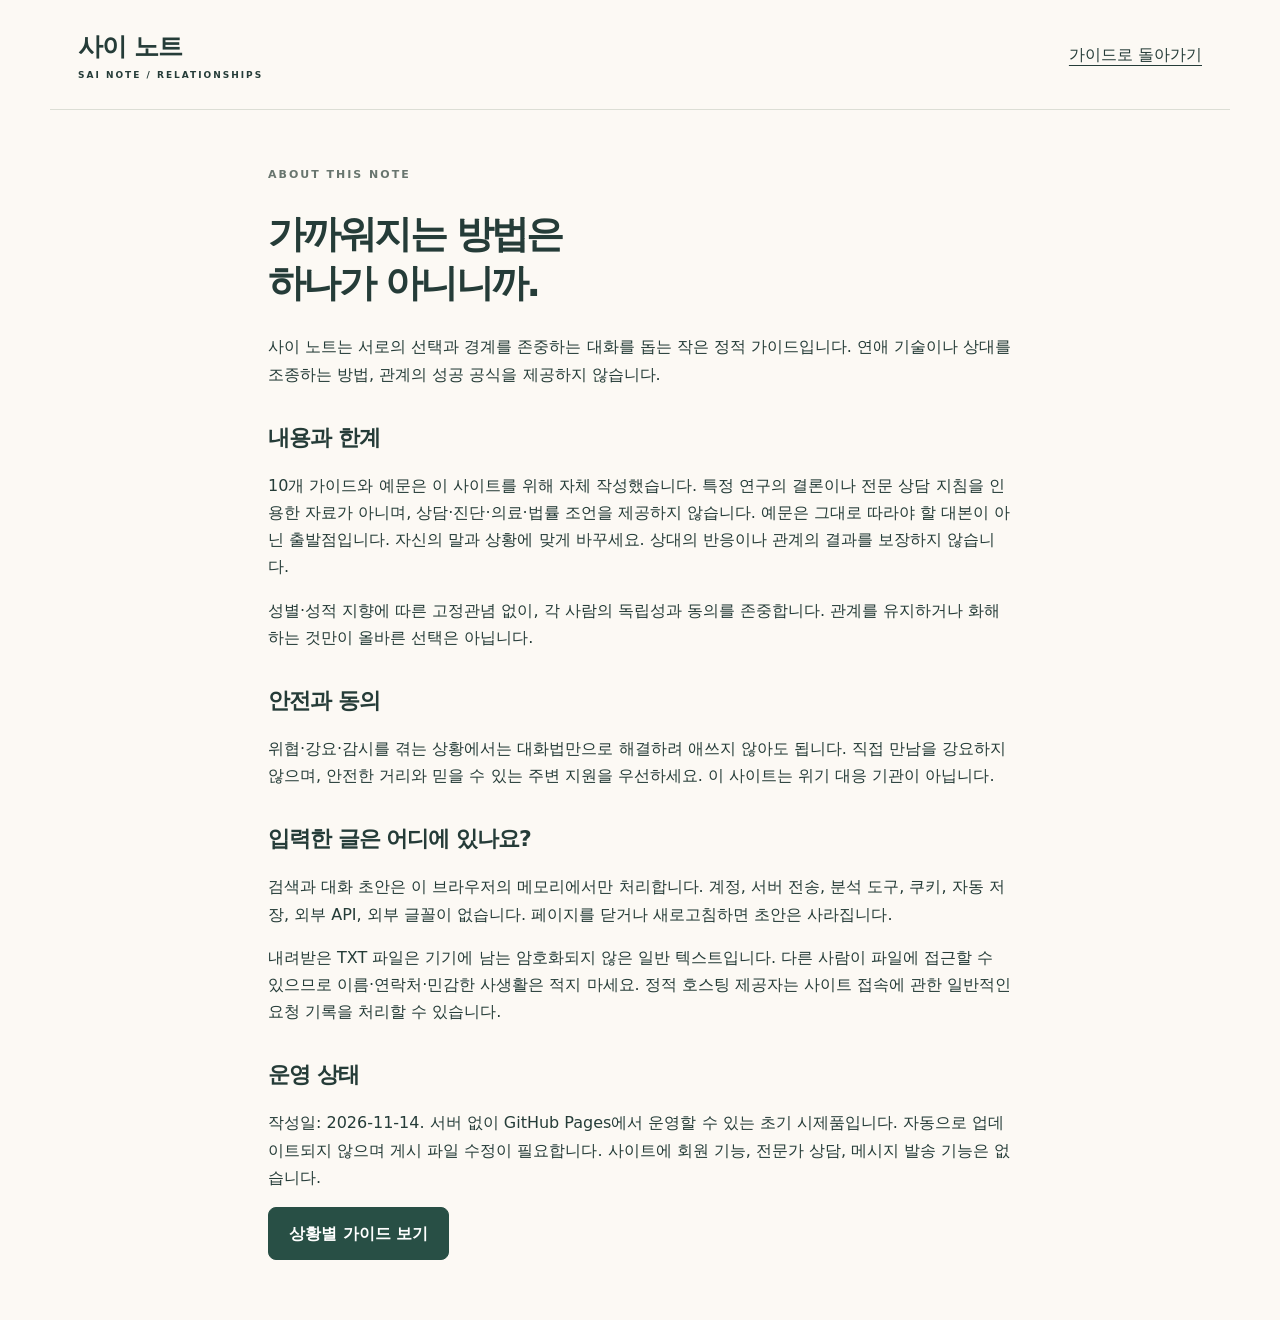
==== about.html @ 55cfc944 "Publish respectful relationship guide prototype" ====
<!doctype html><html lang="ko"><head><meta name="robots" content="noindex,nofollow"><meta charset="utf-8"><meta name="viewport" content="width=device-width,initial-scale=1"><title>콘텐츠·개인정보 안내 · 사이 노트</title><link rel="stylesheet" href="./style.css"></head><body><header><a class="brand" href="./index.html">사이 노트<span>SAI NOTE / RELATIONSHIPS</span></a><a href="./index.html">가이드로 돌아가기</a></header><main class="about"><p class="eyebrow">ABOUT THIS NOTE</p><h1>가까워지는 방법은<br>하나가 아니니까.</h1><p>사이 노트는 서로의 선택과 경계를 존중하는 대화를 돕는 작은 정적 가이드입니다. 연애 기술이나 상대를 조종하는 방법, 관계의 성공 공식을 제공하지 않습니다.</p><h2>내용과 한계</h2><p>10개 가이드와 예문은 이 사이트를 위해 자체 작성했습니다. 특정 연구의 결론이나 전문 상담 지침을 인용한 자료가 아니며, 상담·진단·의료·법률 조언을 제공하지 않습니다. 예문은 그대로 따라야 할 대본이 아닌 출발점입니다. 자신의 말과 상황에 맞게 바꾸세요. 상대의 반응이나 관계의 결과를 보장하지 않습니다.</p><p>성별·성적 지향에 따른 고정관념 없이, 각 사람의 독립성과 동의를 존중합니다. 관계를 유지하거나 화해하는 것만이 올바른 선택은 아닙니다.</p><h2>안전과 동의</h2><p>위협·강요·감시를 겪는 상황에서는 대화법만으로 해결하려 애쓰지 않아도 됩니다. 직접 만남을 강요하지 않으며, 안전한 거리와 믿을 수 있는 주변 지원을 우선하세요. 이 사이트는 위기 대응 기관이 아닙니다.</p><h2>입력한 글은 어디에 있나요?</h2><p>검색과 대화 초안은 이 브라우저의 메모리에서만 처리합니다. 계정, 서버 전송, 분석 도구, 쿠키, 자동 저장, 외부 API, 외부 글꼴이 없습니다. 페이지를 닫거나 새로고침하면 초안은 사라집니다.</p><p>내려받은 TXT 파일은 기기에 남는 암호화되지 않은 일반 텍스트입니다. 다른 사람이 파일에 접근할 수 있으므로 이름·연락처·민감한 사생활은 적지 마세요. 정적 호스팅 제공자는 사이트 접속에 관한 일반적인 요청 기록을 처리할 수 있습니다.</p><h2>운영 상태</h2><p>작성일: 2026-11-14. 서버 없이 GitHub Pages에서 운영할 수 있는 초기 시제품입니다. 자동으로 업데이트되지 않으며 게시 파일 수정이 필요합니다. 사이트에 회원 기능, 전문가 상담, 메시지 발송 기능은 없습니다.</p><a class="cta" href="./index.html">상황별 가이드 보기</a></main></body></html>
---- style.css ----
:root{font-family:system-ui,-apple-system,'Apple SD Gothic Neo',sans-serif;color:#253c38;background:#fcf9f4;line-height:1.7;font-size:16px}*{box-sizing:border-box}html{scroll-behavior:smooth}body{margin:0}a{color:inherit;text-underline-offset:5px}button,input,textarea{font:inherit}button,a,input,textarea,summary{-webkit-tap-highlight-color:transparent}button,summary{cursor:pointer}:focus-visible{outline:3px solid #ac4a35;outline-offset:4px}header,main,footer{max-width:1180px;margin:auto;padding:0 28px}header{display:flex;align-items:center;justify-content:space-between;gap:24px;min-height:110px;border-bottom:1px solid #dcded5}.brand{text-decoration:none;font-size:25px;font-weight:800;letter-spacing:-1px}.brand span{display:block;font-size:9px;letter-spacing:2px;font-weight:600}nav{display:flex;gap:25px;font-size:14px}nav a{text-decoration:none}.hero{padding:78px 0;display:grid;grid-template-columns:1.5fr 1fr;gap:65px;align-items:center}.eyebrow{font-size:11px;font-weight:700;letter-spacing:2px;color:#68756e}h1{font-size:clamp(35px,4.5vw,58px);line-height:1.3;letter-spacing:-2.6px;margin:25px 0}h1 em{font-style:normal;color:#a14735}.lead{font-size:18px;color:#65736b}.cta{display:inline-block;background:#284f45;color:#fff;border:1px solid #284f45;border-radius:8px;padding:12px 20px;text-decoration:none;font-weight:650}.hero .cta{margin-top:22px}.hero-note{background:#eee7d9;border-radius:100px 100px 14px 14px;padding:55px 35px 40px;text-align:center;transform:rotate(2deg)}.hero-note>span{font-size:12px}.hero-note>p{font-size:27px;line-height:1.7;letter-spacing:-1px}.hero-note small{color:#68756e}.principles{border-top:1px solid #dadbd2;border-bottom:1px solid #dadbd2;display:flex;justify-content:space-around;gap:10px;padding:22px 0;font-size:13px;color:#647269}section{scroll-margin-top:25px}#guides{padding:65px 0}.section-heading{display:flex;align-items:end;justify-content:space-between;gap:20px}.section-heading>span{font-size:12px;color:#65736b}h2{font-size:28px;line-height:1.4;letter-spacing:-1px}h3{font-size:20px;line-height:1.5;margin:16px 0 9px;letter-spacing:-.5px}.search-label{display:block;font-size:12px;margin:24px 0 7px}.search-row{display:flex;gap:12px}input,textarea{background:#fffdf9;border:1px solid #bdc8be;border-radius:8px;padding:12px;max-width:100%;width:100%;color:#253c38}button{border:1px solid #bdc8be;background:transparent;border-radius:8px;padding:9px 16px;color:#253c38;white-space:nowrap}.filters{display:flex;flex-wrap:wrap;gap:8px;margin:20px 0}.filters button{font-size:13px;border-radius:30px;padding:6px 17px}.filters button[aria-pressed=true]{background:#284f45;color:#fff;border-color:#284f45}#count{font-size:12px;color:#65736b}.cards{display:grid;grid-template-columns:repeat(2,minmax(0,1fr));gap:18px;align-items:start}.card{border:1px solid #daddd2;border-radius:14px;padding:27px;background:#fffdfa;overflow-wrap:anywhere}.card>p{font-size:14px;color:#65736b}.tag{font-size:11px;border-radius:4px;background:#eee8db;padding:4px 9px}details{font-size:14px;border-top:1px solid #e3e5db;padding-top:16px;margin-top:22px}summary{font-weight:650;min-height:30px}ol{padding-left:23px}li{margin-bottom:10px}blockquote{margin:12px 0;padding:15px;background:#f0f3ec;border-left:3px solid #718471;border-radius:0 6px 6px 0}h4{margin-bottom:6px}.question{color:#a14735;font-weight:600}.empty{grid-column:1/-1;padding:35px;border:1px dashed #bdc8be}.draft{background:#eef1e9;border-radius:18px;padding:40px;display:grid;grid-template-columns:1fr 1.3fr;gap:45px;margin:20px 0 55px}.draft p{font-size:14px}.draft .muted{font-size:12px;color:#65736b}form label{display:block;font-size:13px;font-weight:650;margin-bottom:16px}textarea{display:block;min-height:88px;resize:vertical;margin-top:7px;font-weight:400}.actions{display:flex;flex-wrap:wrap;gap:10px}#draft-status{font-size:12px}.notice{border-left:3px solid #a14735;padding:0 24px;margin-bottom:60px}.notice h2{font-size:19px}.notice p{font-size:13px;max-width:850px;color:#65736b}footer{border-top:1px solid #dcded5;padding-top:28px;padding-bottom:35px;display:flex;align-items:center;gap:20px;flex-wrap:wrap}footer p,footer>a:not(.brand){font-size:12px}footer small{width:100%;font-size:10px;color:#65736b}.skip{position:absolute;left:10px;top:-100px;background:white;padding:10px;z-index:10}.skip:focus{top:10px}.about{max-width:800px;padding-top:45px;padding-bottom:60px}.about h1{font-size:38px}.about h2{font-size:22px;margin-top:35px}.about p{overflow-wrap:anywhere}@media(max-width:750px){header{flex-direction:column;align-items:flex-start;padding-top:20px;padding-bottom:20px;gap:16px}nav{gap:17px;font-size:12px}.hero{grid-template-columns:1fr;gap:30px;padding:40px 0}.hero-note{transform:none;border-radius:18px;padding:25px}.hero-note>p{font-size:23px}.hero-note small{display:block}.principles{flex-wrap:wrap;justify-content:flex-start;font-size:11px}.section-heading{display:block}.cards{grid-template-columns:1fr}.draft{grid-template-columns:1fr;padding:23px;gap:20px}header,main,footer{padding-left:20px;padding-right:20px}h2{font-size:24px}.card{padding:21px}}@media(prefers-reduced-motion:reduce){html{scroll-behavior:auto}}
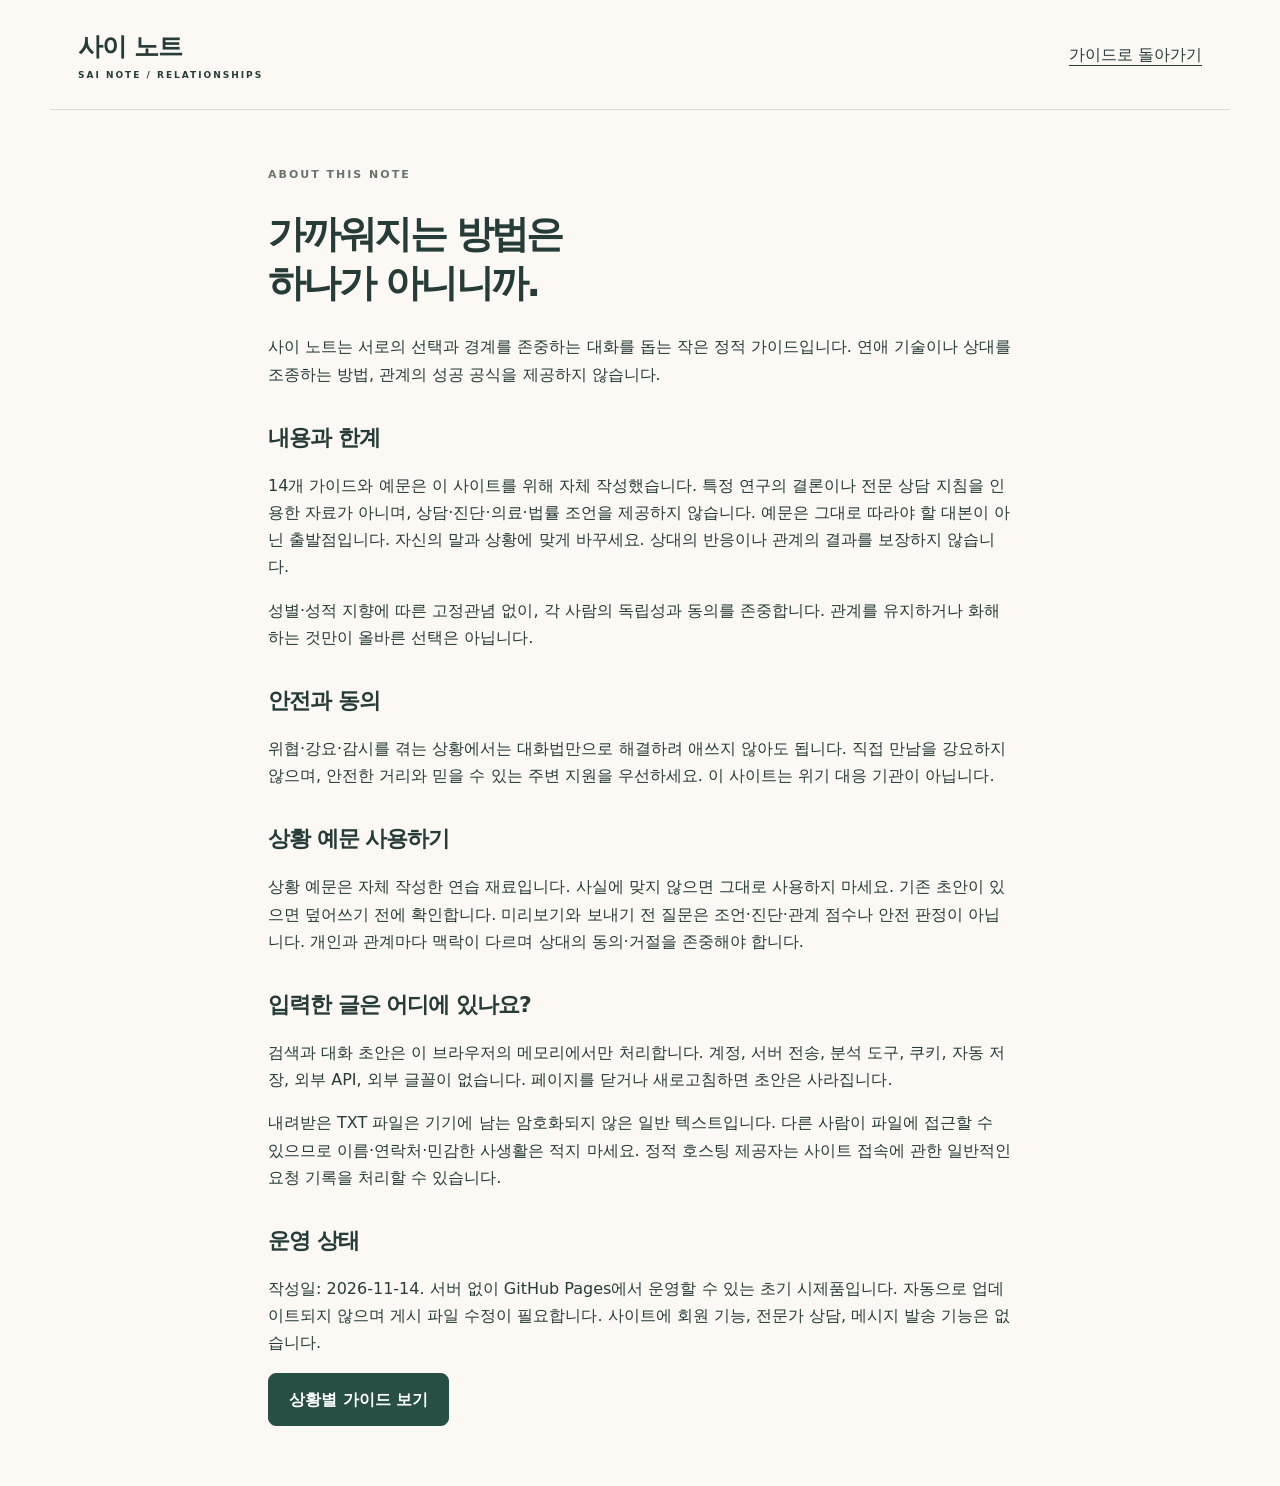
==== commit a6d8ec44: "Add respectful planning guides and private draft examples with preview" ====
--- a/about.html
+++ b/about.html
@@ -1 +1 @@
-<!doctype html><html lang="ko"><head><meta name="robots" content="noindex,nofollow"><meta charset="utf-8"><meta name="viewport" content="width=device-width,initial-scale=1"><title>콘텐츠·개인정보 안내 · 사이 노트</title><link rel="stylesheet" href="./style.css"></head><body><header><a class="brand" href="./index.html">사이 노트<span>SAI NOTE / RELATIONSHIPS</span></a><a href="./index.html">가이드로 돌아가기</a></header><main class="about"><p class="eyebrow">ABOUT THIS NOTE</p><h1>가까워지는 방법은<br>하나가 아니니까.</h1><p>사이 노트는 서로의 선택과 경계를 존중하는 대화를 돕는 작은 정적 가이드입니다. 연애 기술이나 상대를 조종하는 방법, 관계의 성공 공식을 제공하지 않습니다.</p><h2>내용과 한계</h2><p>10개 가이드와 예문은 이 사이트를 위해 자체 작성했습니다. 특정 연구의 결론이나 전문 상담 지침을 인용한 자료가 아니며, 상담·진단·의료·법률 조언을 제공하지 않습니다. 예문은 그대로 따라야 할 대본이 아닌 출발점입니다. 자신의 말과 상황에 맞게 바꾸세요. 상대의 반응이나 관계의 결과를 보장하지 않습니다.</p><p>성별·성적 지향에 따른 고정관념 없이, 각 사람의 독립성과 동의를 존중합니다. 관계를 유지하거나 화해하는 것만이 올바른 선택은 아닙니다.</p><h2>안전과 동의</h2><p>위협·강요·감시를 겪는 상황에서는 대화법만으로 해결하려 애쓰지 않아도 됩니다. 직접 만남을 강요하지 않으며, 안전한 거리와 믿을 수 있는 주변 지원을 우선하세요. 이 사이트는 위기 대응 기관이 아닙니다.</p><h2>입력한 글은 어디에 있나요?</h2><p>검색과 대화 초안은 이 브라우저의 메모리에서만 처리합니다. 계정, 서버 전송, 분석 도구, 쿠키, 자동 저장, 외부 API, 외부 글꼴이 없습니다. 페이지를 닫거나 새로고침하면 초안은 사라집니다.</p><p>내려받은 TXT 파일은 기기에 남는 암호화되지 않은 일반 텍스트입니다. 다른 사람이 파일에 접근할 수 있으므로 이름·연락처·민감한 사생활은 적지 마세요. 정적 호스팅 제공자는 사이트 접속에 관한 일반적인 요청 기록을 처리할 수 있습니다.</p><h2>운영 상태</h2><p>작성일: 2026-11-14. 서버 없이 GitHub Pages에서 운영할 수 있는 초기 시제품입니다. 자동으로 업데이트되지 않으며 게시 파일 수정이 필요합니다. 사이트에 회원 기능, 전문가 상담, 메시지 발송 기능은 없습니다.</p><a class="cta" href="./index.html">상황별 가이드 보기</a></main></body></html>
+<!doctype html><html lang="ko"><head><meta name="robots" content="noindex,nofollow"><meta charset="utf-8"><meta name="viewport" content="width=device-width,initial-scale=1"><title>콘텐츠·개인정보 안내 · 사이 노트</title><link rel="stylesheet" href="./style-v2.css"></head><body><header><a class="brand" href="./index.html">사이 노트<span>SAI NOTE / RELATIONSHIPS</span></a><a href="./index.html">가이드로 돌아가기</a></header><main class="about"><p class="eyebrow">ABOUT THIS NOTE</p><h1>가까워지는 방법은<br>하나가 아니니까.</h1><p>사이 노트는 서로의 선택과 경계를 존중하는 대화를 돕는 작은 정적 가이드입니다. 연애 기술이나 상대를 조종하는 방법, 관계의 성공 공식을 제공하지 않습니다.</p><h2>내용과 한계</h2><p>14개 가이드와 예문은 이 사이트를 위해 자체 작성했습니다. 특정 연구의 결론이나 전문 상담 지침을 인용한 자료가 아니며, 상담·진단·의료·법률 조언을 제공하지 않습니다. 예문은 그대로 따라야 할 대본이 아닌 출발점입니다. 자신의 말과 상황에 맞게 바꾸세요. 상대의 반응이나 관계의 결과를 보장하지 않습니다.</p><p>성별·성적 지향에 따른 고정관념 없이, 각 사람의 독립성과 동의를 존중합니다. 관계를 유지하거나 화해하는 것만이 올바른 선택은 아닙니다.</p><h2>안전과 동의</h2><p>위협·강요·감시를 겪는 상황에서는 대화법만으로 해결하려 애쓰지 않아도 됩니다. 직접 만남을 강요하지 않으며, 안전한 거리와 믿을 수 있는 주변 지원을 우선하세요. 이 사이트는 위기 대응 기관이 아닙니다.</p><h2>상황 예문 사용하기</h2><p>상황 예문은 자체 작성한 연습 재료입니다. 사실에 맞지 않으면 그대로 사용하지 마세요. 기존 초안이 있으면 덮어쓰기 전에 확인합니다. 미리보기와 보내기 전 질문은 조언·진단·관계 점수나 안전 판정이 아닙니다. 개인과 관계마다 맥락이 다르며 상대의 동의·거절을 존중해야 합니다.</p><h2>입력한 글은 어디에 있나요?</h2><p>검색과 대화 초안은 이 브라우저의 메모리에서만 처리합니다. 계정, 서버 전송, 분석 도구, 쿠키, 자동 저장, 외부 API, 외부 글꼴이 없습니다. 페이지를 닫거나 새로고침하면 초안은 사라집니다.</p><p>내려받은 TXT 파일은 기기에 남는 암호화되지 않은 일반 텍스트입니다. 다른 사람이 파일에 접근할 수 있으므로 이름·연락처·민감한 사생활은 적지 마세요. 정적 호스팅 제공자는 사이트 접속에 관한 일반적인 요청 기록을 처리할 수 있습니다.</p><h2>운영 상태</h2><p>작성일: 2026-11-14. 서버 없이 GitHub Pages에서 운영할 수 있는 초기 시제품입니다. 자동으로 업데이트되지 않으며 게시 파일 수정이 필요합니다. 사이트에 회원 기능, 전문가 상담, 메시지 발송 기능은 없습니다.</p><a class="cta" href="./index.html">상황별 가이드 보기</a></main></body></html>
--- a/style-v2.css
+++ b/style-v2.css
@@ -0,0 +1,3 @@
+:root{font-family:system-ui,-apple-system,'Apple SD Gothic Neo',sans-serif;color:#253c38;background:#fcf9f4;line-height:1.7;font-size:16px}*{box-sizing:border-box}html{scroll-behavior:smooth}body{margin:0}a{color:inherit;text-underline-offset:5px}button,input,textarea{font:inherit}button,a,input,textarea,summary{-webkit-tap-highlight-color:transparent}button,summary{cursor:pointer}:focus-visible{outline:3px solid #ac4a35;outline-offset:4px}header,main,footer{max-width:1180px;margin:auto;padding:0 28px}header{display:flex;align-items:center;justify-content:space-between;gap:24px;min-height:110px;border-bottom:1px solid #dcded5}.brand{text-decoration:none;font-size:25px;font-weight:800;letter-spacing:-1px}.brand span{display:block;font-size:9px;letter-spacing:2px;font-weight:600}nav{display:flex;gap:25px;font-size:14px}nav a{text-decoration:none}.hero{padding:78px 0;display:grid;grid-template-columns:1.5fr 1fr;gap:65px;align-items:center}.eyebrow{font-size:11px;font-weight:700;letter-spacing:2px;color:#68756e}h1{font-size:clamp(35px,4.5vw,58px);line-height:1.3;letter-spacing:-2.6px;margin:25px 0}h1 em{font-style:normal;color:#a14735}.lead{font-size:18px;color:#65736b}.cta{display:inline-block;background:#284f45;color:#fff;border:1px solid #284f45;border-radius:8px;padding:12px 20px;text-decoration:none;font-weight:650}.hero .cta{margin-top:22px}.hero-note{background:#eee7d9;border-radius:100px 100px 14px 14px;padding:55px 35px 40px;text-align:center;transform:rotate(2deg)}.hero-note>span{font-size:12px}.hero-note>p{font-size:27px;line-height:1.7;letter-spacing:-1px}.hero-note small{color:#68756e}.principles{border-top:1px solid #dadbd2;border-bottom:1px solid #dadbd2;display:flex;justify-content:space-around;gap:10px;padding:22px 0;font-size:13px;color:#647269}section{scroll-margin-top:25px}#guides{padding:65px 0}.section-heading{display:flex;align-items:end;justify-content:space-between;gap:20px}.section-heading>span{font-size:12px;color:#65736b}h2{font-size:28px;line-height:1.4;letter-spacing:-1px}h3{font-size:20px;line-height:1.5;margin:16px 0 9px;letter-spacing:-.5px}.search-label{display:block;font-size:12px;margin:24px 0 7px}.search-row{display:flex;gap:12px}input,textarea{background:#fffdf9;border:1px solid #bdc8be;border-radius:8px;padding:12px;max-width:100%;width:100%;color:#253c38}button{border:1px solid #bdc8be;background:transparent;border-radius:8px;padding:9px 16px;color:#253c38;white-space:nowrap}.filters{display:flex;flex-wrap:wrap;gap:8px;margin:20px 0}.filters button{font-size:13px;border-radius:30px;padding:6px 17px}.filters button[aria-pressed=true]{background:#284f45;color:#fff;border-color:#284f45}#count{font-size:12px;color:#65736b}.cards{display:grid;grid-template-columns:repeat(2,minmax(0,1fr));gap:18px;align-items:start}.card{border:1px solid #daddd2;border-radius:14px;padding:27px;background:#fffdfa;overflow-wrap:anywhere}.card>p{font-size:14px;color:#65736b}.tag{font-size:11px;border-radius:4px;background:#eee8db;padding:4px 9px}details{font-size:14px;border-top:1px solid #e3e5db;padding-top:16px;margin-top:22px}summary{font-weight:650;min-height:30px}ol{padding-left:23px}li{margin-bottom:10px}blockquote{margin:12px 0;padding:15px;background:#f0f3ec;border-left:3px solid #718471;border-radius:0 6px 6px 0}h4{margin-bottom:6px}.question{color:#a14735;font-weight:600}.empty{grid-column:1/-1;padding:35px;border:1px dashed #bdc8be}.draft{background:#eef1e9;border-radius:18px;padding:40px;display:grid;grid-template-columns:1fr 1.3fr;gap:45px;margin:20px 0 55px}.draft p{font-size:14px}.draft .muted{font-size:12px;color:#65736b}form label{display:block;font-size:13px;font-weight:650;margin-bottom:16px}textarea{display:block;min-height:88px;resize:vertical;margin-top:7px;font-weight:400}.actions{display:flex;flex-wrap:wrap;gap:10px}#draft-status{font-size:12px}.notice{border-left:3px solid #a14735;padding:0 24px;margin-bottom:60px}.notice h2{font-size:19px}.notice p{font-size:13px;max-width:850px;color:#65736b}footer{border-top:1px solid #dcded5;padding-top:28px;padding-bottom:35px;display:flex;align-items:center;gap:20px;flex-wrap:wrap}footer p,footer>a:not(.brand){font-size:12px}footer small{width:100%;font-size:10px;color:#65736b}.skip{position:absolute;left:10px;top:-100px;background:white;padding:10px;z-index:10}.skip:focus{top:10px}.about{max-width:800px;padding-top:45px;padding-bottom:60px}.about h1{font-size:38px}.about h2{font-size:22px;margin-top:35px}.about p{overflow-wrap:anywhere}@media(max-width:750px){header{flex-direction:column;align-items:flex-start;padding-top:20px;padding-bottom:20px;gap:16px}nav{gap:17px;font-size:12px}.hero{grid-template-columns:1fr;gap:30px;padding:40px 0}.hero-note{transform:none;border-radius:18px;padding:25px}.hero-note>p{font-size:23px}.hero-note small{display:block}.principles{flex-wrap:wrap;justify-content:flex-start;font-size:11px}.section-heading{display:block}.cards{grid-template-columns:1fr}.draft{grid-template-columns:1fr;padding:23px;gap:20px}header,main,footer{padding-left:20px;padding-right:20px}h2{font-size:24px}.card{padding:21px}}@media(prefers-reduced-motion:reduce){html{scroll-behavior:auto}}
+
+select{font:inherit;display:block;width:100%;padding:10px;border:1px solid #bdc8be;background:#fffdf9;border-radius:8px;margin:8px 0 12px;color:#253c38}.examples{border-bottom:1px solid #cbd4c7;margin-bottom:22px;padding-bottom:20px}.examples h3{margin-top:0}.preview{padding:15px;border:1px solid #bdc8be;border-radius:8px}.preview summary{font-size:14px}.preview pre{white-space:pre-wrap;overflow-wrap:anywhere;font:inherit;font-size:13px}.before-send{margin:24px 0 0;padding:15px;border:1px solid #bdc8be}.before-send legend{font-size:13px;font-weight:700}.before-send label{display:flex;gap:8px;font-size:12px;font-weight:400}.before-send input{width:18px;height:18px;flex-shrink:0}.draft-workspace{min-width:0}#template-status{font-size:12px}
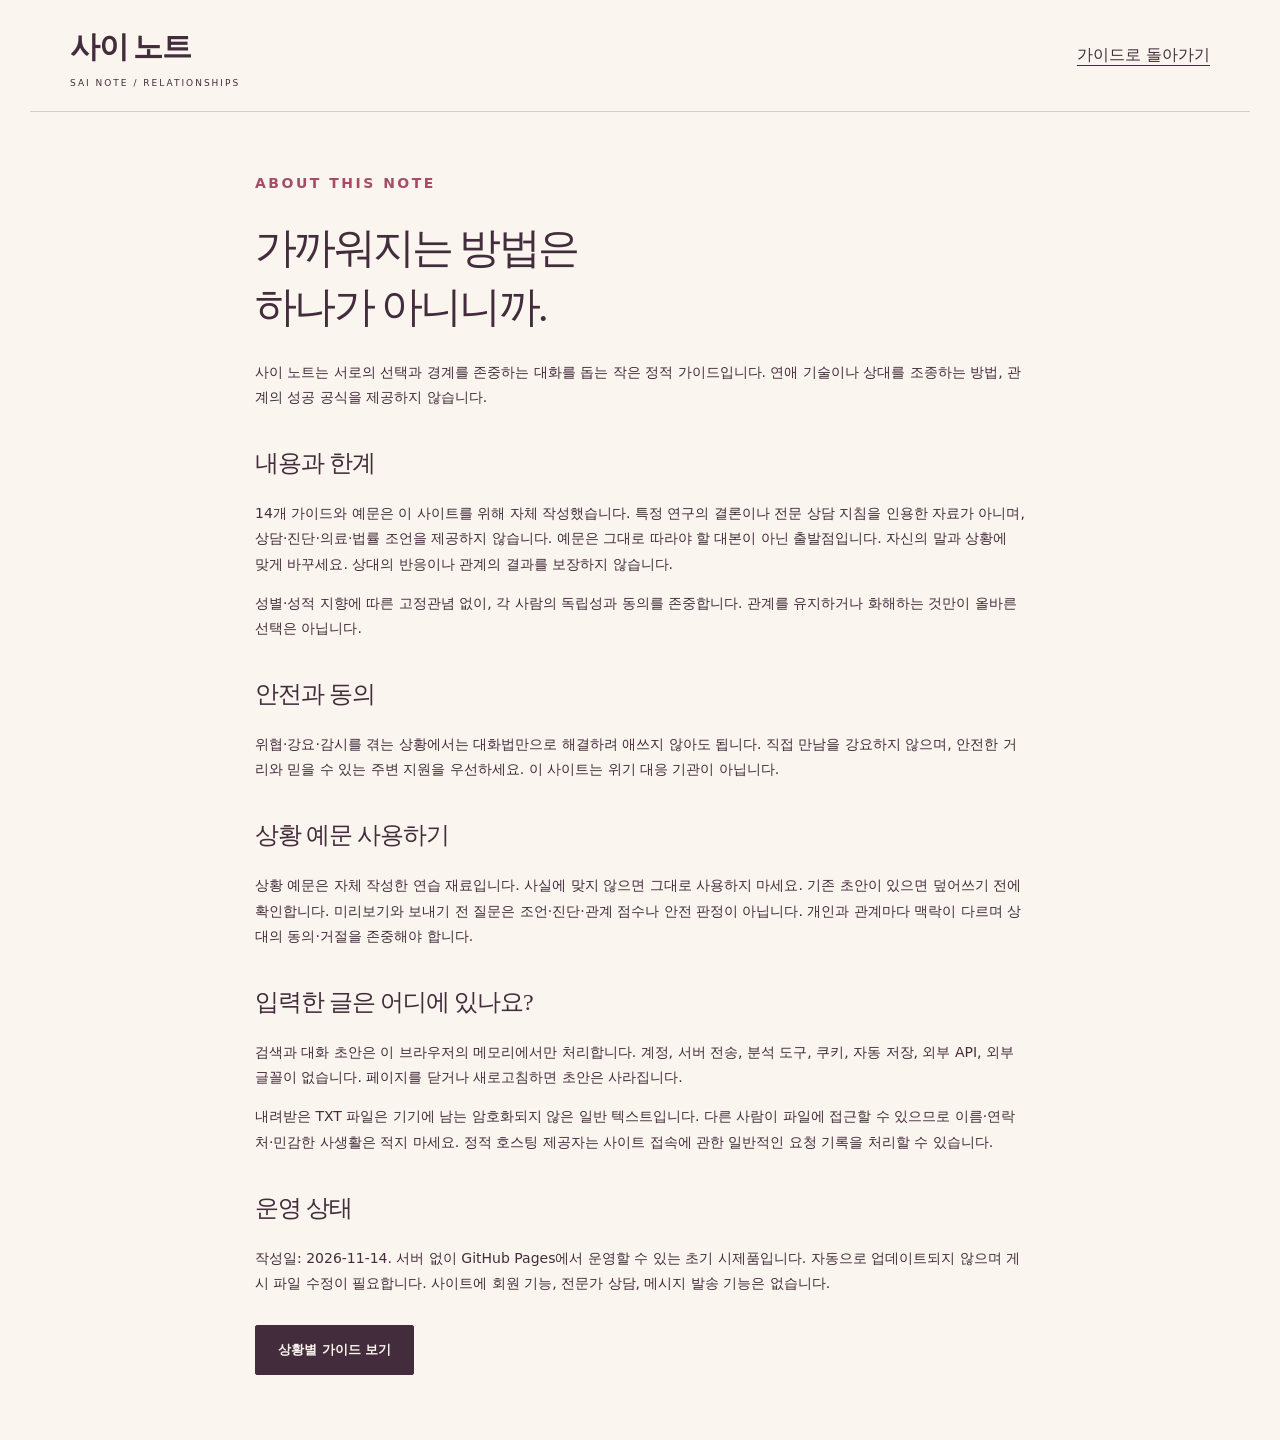
==== commit 0b9b4cf9: "Design Sai Note as a warm editorial conversation journal" ====
--- a/about.html
+++ b/about.html
@@ -1 +1 @@
-<!doctype html><html lang="ko"><head><meta name="robots" content="noindex,nofollow"><meta charset="utf-8"><meta name="viewport" content="width=device-width,initial-scale=1"><title>콘텐츠·개인정보 안내 · 사이 노트</title><link rel="stylesheet" href="./style-v2.css"></head><body><header><a class="brand" href="./index.html">사이 노트<span>SAI NOTE / RELATIONSHIPS</span></a><a href="./index.html">가이드로 돌아가기</a></header><main class="about"><p class="eyebrow">ABOUT THIS NOTE</p><h1>가까워지는 방법은<br>하나가 아니니까.</h1><p>사이 노트는 서로의 선택과 경계를 존중하는 대화를 돕는 작은 정적 가이드입니다. 연애 기술이나 상대를 조종하는 방법, 관계의 성공 공식을 제공하지 않습니다.</p><h2>내용과 한계</h2><p>14개 가이드와 예문은 이 사이트를 위해 자체 작성했습니다. 특정 연구의 결론이나 전문 상담 지침을 인용한 자료가 아니며, 상담·진단·의료·법률 조언을 제공하지 않습니다. 예문은 그대로 따라야 할 대본이 아닌 출발점입니다. 자신의 말과 상황에 맞게 바꾸세요. 상대의 반응이나 관계의 결과를 보장하지 않습니다.</p><p>성별·성적 지향에 따른 고정관념 없이, 각 사람의 독립성과 동의를 존중합니다. 관계를 유지하거나 화해하는 것만이 올바른 선택은 아닙니다.</p><h2>안전과 동의</h2><p>위협·강요·감시를 겪는 상황에서는 대화법만으로 해결하려 애쓰지 않아도 됩니다. 직접 만남을 강요하지 않으며, 안전한 거리와 믿을 수 있는 주변 지원을 우선하세요. 이 사이트는 위기 대응 기관이 아닙니다.</p><h2>상황 예문 사용하기</h2><p>상황 예문은 자체 작성한 연습 재료입니다. 사실에 맞지 않으면 그대로 사용하지 마세요. 기존 초안이 있으면 덮어쓰기 전에 확인합니다. 미리보기와 보내기 전 질문은 조언·진단·관계 점수나 안전 판정이 아닙니다. 개인과 관계마다 맥락이 다르며 상대의 동의·거절을 존중해야 합니다.</p><h2>입력한 글은 어디에 있나요?</h2><p>검색과 대화 초안은 이 브라우저의 메모리에서만 처리합니다. 계정, 서버 전송, 분석 도구, 쿠키, 자동 저장, 외부 API, 외부 글꼴이 없습니다. 페이지를 닫거나 새로고침하면 초안은 사라집니다.</p><p>내려받은 TXT 파일은 기기에 남는 암호화되지 않은 일반 텍스트입니다. 다른 사람이 파일에 접근할 수 있으므로 이름·연락처·민감한 사생활은 적지 마세요. 정적 호스팅 제공자는 사이트 접속에 관한 일반적인 요청 기록을 처리할 수 있습니다.</p><h2>운영 상태</h2><p>작성일: 2026-11-14. 서버 없이 GitHub Pages에서 운영할 수 있는 초기 시제품입니다. 자동으로 업데이트되지 않으며 게시 파일 수정이 필요합니다. 사이트에 회원 기능, 전문가 상담, 메시지 발송 기능은 없습니다.</p><a class="cta" href="./index.html">상황별 가이드 보기</a></main></body></html>
+<!doctype html><html lang="ko"><head><meta name="robots" content="noindex,nofollow"><meta charset="utf-8"><meta name="viewport" content="width=device-width,initial-scale=1"><title>콘텐츠·개인정보 안내 · 사이 노트</title><link rel="stylesheet" href="./theme-v3.css"></head><body><header><a class="brand" href="./index.html">사이 노트<span>SAI NOTE / RELATIONSHIPS</span></a><a href="./index.html">가이드로 돌아가기</a></header><main class="about"><p class="eyebrow">ABOUT THIS NOTE</p><h1>가까워지는 방법은<br>하나가 아니니까.</h1><p>사이 노트는 서로의 선택과 경계를 존중하는 대화를 돕는 작은 정적 가이드입니다. 연애 기술이나 상대를 조종하는 방법, 관계의 성공 공식을 제공하지 않습니다.</p><h2>내용과 한계</h2><p>14개 가이드와 예문은 이 사이트를 위해 자체 작성했습니다. 특정 연구의 결론이나 전문 상담 지침을 인용한 자료가 아니며, 상담·진단·의료·법률 조언을 제공하지 않습니다. 예문은 그대로 따라야 할 대본이 아닌 출발점입니다. 자신의 말과 상황에 맞게 바꾸세요. 상대의 반응이나 관계의 결과를 보장하지 않습니다.</p><p>성별·성적 지향에 따른 고정관념 없이, 각 사람의 독립성과 동의를 존중합니다. 관계를 유지하거나 화해하는 것만이 올바른 선택은 아닙니다.</p><h2>안전과 동의</h2><p>위협·강요·감시를 겪는 상황에서는 대화법만으로 해결하려 애쓰지 않아도 됩니다. 직접 만남을 강요하지 않으며, 안전한 거리와 믿을 수 있는 주변 지원을 우선하세요. 이 사이트는 위기 대응 기관이 아닙니다.</p><h2>상황 예문 사용하기</h2><p>상황 예문은 자체 작성한 연습 재료입니다. 사실에 맞지 않으면 그대로 사용하지 마세요. 기존 초안이 있으면 덮어쓰기 전에 확인합니다. 미리보기와 보내기 전 질문은 조언·진단·관계 점수나 안전 판정이 아닙니다. 개인과 관계마다 맥락이 다르며 상대의 동의·거절을 존중해야 합니다.</p><h2>입력한 글은 어디에 있나요?</h2><p>검색과 대화 초안은 이 브라우저의 메모리에서만 처리합니다. 계정, 서버 전송, 분석 도구, 쿠키, 자동 저장, 외부 API, 외부 글꼴이 없습니다. 페이지를 닫거나 새로고침하면 초안은 사라집니다.</p><p>내려받은 TXT 파일은 기기에 남는 암호화되지 않은 일반 텍스트입니다. 다른 사람이 파일에 접근할 수 있으므로 이름·연락처·민감한 사생활은 적지 마세요. 정적 호스팅 제공자는 사이트 접속에 관한 일반적인 요청 기록을 처리할 수 있습니다.</p><h2>운영 상태</h2><p>작성일: 2026-11-14. 서버 없이 GitHub Pages에서 운영할 수 있는 초기 시제품입니다. 자동으로 업데이트되지 않으며 게시 파일 수정이 필요합니다. 사이트에 회원 기능, 전문가 상담, 메시지 발송 기능은 없습니다.</p><a class="cta" href="./index.html">상황별 가이드 보기</a></main></body></html>
--- a/theme-v3.css
+++ b/theme-v3.css
@@ -0,0 +1 @@
+:root{--paper:#faf5ee;--ink:#432c3c;--muted:#766772;--rule:#d9c9cc;--rose:#a54d68;--light:#efe1e2;font:16px/1.8 system-ui,-apple-system,'Apple SD Gothic Neo',sans-serif;color:var(--ink);background:var(--paper)}*{box-sizing:border-box}html{scroll-behavior:smooth}body{margin:0}a{color:inherit;text-underline-offset:5px}button,input,textarea,select{font:inherit;color:inherit}button,summary{cursor:pointer}:focus-visible{outline:3px solid #a54d68;outline-offset:4px}[hidden]{display:none!important}header,main,footer{max-width:1220px;margin:auto;padding:0 40px}header{min-height:112px;display:flex;align-items:center;justify-content:space-between;gap:24px;border-bottom:1px solid var(--rule)}.brand{font-family:Georgia,'Batang',serif;font-size:30px;letter-spacing:-1.5px;text-decoration:none;font-weight:700}.brand span{font:9px/1.5 system-ui,sans-serif;letter-spacing:2px;margin-top:3px;display:block}nav{display:flex;gap:28px;font-size:13px}nav a{text-decoration:none}.hero{display:grid;grid-template-columns:1.35fr 1fr;align-items:center;gap:7%;padding:76px 0 65px;position:relative}.eyebrow{font-size:10px;letter-spacing:2.5px;font-weight:700;color:var(--rose);text-transform:uppercase}h1{font-family:Georgia,'Batang','AppleMyungjo',serif;font-size:clamp(36px,4.5vw,58px);letter-spacing:-2.7px;line-height:1.4;font-weight:500;margin:23px 0}h1 em{font-style:normal;border-bottom:1px solid var(--rose);padding-bottom:4px;color:var(--rose)}.lead{font-size:16px;line-height:1.9;color:var(--muted)}.cta{display:inline-block;background:var(--ink);color:var(--paper);border:1px solid var(--ink);padding:12px 22px;text-decoration:none;font-size:13px;font-weight:600;border-radius:2px}.hero .cta{margin-top:20px}.hero-note{position:relative;background:#f0e3df;padding:32px 38px 35px;border:1px solid #d9bfbd;box-shadow:10px 10px 0 #e8d8d3;transform:rotate(2deg);text-align:left}.hero-note:before{content:'';position:absolute;inset:12px;border:1px solid #dec8c4;pointer-events:none}.hero-note>span{display:block;font-size:10px;letter-spacing:2px;text-transform:uppercase}.hero-note>p{font-family:'Batang','AppleMyungjo',Georgia,serif;font-size:25px;line-height:1.7;letter-spacing:-.8px;margin:12px 0 18px}.hero-note small{font-size:11px;color:var(--muted);display:block;border-top:1px solid #d9bfbd;padding-top:15px}.theme-art{display:block;width:100%;height:126px;color:var(--rose);margin:0 0 16px}.principles{display:grid;grid-template-columns:repeat(3,1fr);border-top:1px solid var(--rule);border-bottom:1px solid var(--rule);padding:18px 0;gap:20px;font-size:11px;letter-spacing:.3px}.principles span+span{border-left:1px solid var(--rule);padding-left:24px}section{scroll-margin-top:24px}#guides{padding:66px 0 60px}.section-heading{display:flex;justify-content:space-between;align-items:end;gap:20px}.section-heading>span,#count{font-size:11px;color:var(--muted)}h2{font-family:'Batang','AppleMyungjo',Georgia,serif;font-size:28px;line-height:1.5;letter-spacing:-1px;font-weight:500;margin:13px 0 20px}.search-label{display:block;font-size:11px;margin:24px 0 7px}.search-row{display:flex;gap:10px}.search-row input{width:100%}input,textarea,select{min-width:0;max-width:100%;background:#fffcf8;border:1px solid #b9a4ac;padding:11px 13px;border-radius:2px}button{border:1px solid #b9a4ac;background:transparent;padding:10px 18px;border-radius:2px;white-space:nowrap;font-size:13px}.filters{display:flex;flex-wrap:wrap;gap:0;margin:20px 0 12px;border-bottom:1px solid var(--rule);padding-bottom:12px}.filters button{border:0;padding:8px 16px;font-size:12px;min-height:40px}.filters button[aria-pressed=true]{background:var(--ink);color:var(--paper)}.cards{display:grid;grid-template-columns:1fr 1fr;column-gap:34px;counter-reset:entry}.card{position:relative;counter-increment:entry;border-top:1px solid var(--rule);padding:25px 0 26px 44px;min-width:0;overflow-wrap:anywhere}.card:before{content:counter(entry,decimal-leading-zero);position:absolute;left:0;top:28px;font:italic 18px Georgia,serif;color:#aa8b95}.tag{color:var(--rose);font-size:10px;letter-spacing:1px}.card h3{font-family:'Batang','AppleMyungjo',Georgia,serif;font-size:22px;line-height:1.5;letter-spacing:-.8px;font-weight:500;margin:10px 0}.card>p{font-size:13px;color:var(--muted);line-height:1.85}.card details{font-size:13px;border-top:1px dashed var(--rule);margin-top:20px;padding-top:14px}summary{font-size:12px;font-weight:600;padding:5px 0;min-height:36px}ol{padding-left:20px}li{margin-bottom:10px}h4{font-size:12px;margin-bottom:7px}blockquote{font-family:'Batang','AppleMyungjo',Georgia,serif;background:#efe3e4;border-left:2px solid var(--rose);padding:16px 18px;margin:12px 0;line-height:1.9}.question{color:var(--rose);font-weight:600}.empty{grid-column:1/-1;border:1px dashed var(--rule);padding:28px;font-size:14px}.draft{display:grid;grid-template-columns:.75fr 1.25fr;gap:55px;border-top:2px solid var(--ink);background:#f0e5e3;padding:42px 35px;margin:10px 0 55px}.draft>div:first-child{align-self:start;position:sticky;top:30px}.draft h2{font-size:31px}.draft p{font-size:13px}.draft .muted{font-size:11px;color:var(--muted)}.draft-workspace{min-width:0}.examples{border-bottom:1px solid #cfb9bf;margin-bottom:25px;padding-bottom:23px}.examples h3{font:500 19px/1.5 'Batang','AppleMyungjo',Georgia,serif;margin-top:0}.examples label,form label{display:block;font-size:12px;font-weight:600}.examples select{display:block;width:100%;margin:8px 0 12px;font-size:13px}.examples button{background:#fff9f2}form label{margin-bottom:20px}textarea{display:block;width:100%;min-height:108px;margin-top:8px;resize:vertical;font-size:14px;font-weight:400;line-height:30px;background-image:repeating-linear-gradient(transparent,transparent 29px,#e9dfe1 30px);background-position:0 12px}.actions{display:flex;flex-wrap:wrap;gap:10px}#draft-status,#template-status{font-size:11px}.preview{border:1px solid #ccb5bc;padding:12px 17px;margin-top:22px;background:#fbf4ef}.preview pre{white-space:pre-wrap;overflow-wrap:anywhere;font:13px/1.8 inherit}.before-send{border:0;border-top:1px solid #ccb5bc;margin:25px 0 0;padding:20px 0 0}.before-send legend{font-size:12px;font-weight:600;padding-right:10px}.before-send label{display:flex;align-items:flex-start;gap:8px;font-size:11px;margin-bottom:9px}.before-send input{width:16px;height:16px;accent-color:var(--rose);flex-shrink:0;margin-top:3px}.notice{border-top:1px solid var(--rule);border-left:3px solid var(--rose);padding:15px 25px;margin-bottom:55px;max-width:900px}.notice h2{font-size:20px}.notice p{font-size:12px;color:var(--muted)}footer{border-top:1px solid var(--rule);padding-top:25px;padding-bottom:30px;display:flex;align-items:center;flex-wrap:wrap;gap:20px}footer .brand{font-size:22px}footer p,footer>a:not(.brand){font-size:11px}footer small{width:100%;color:var(--muted);font-size:10px}.skip{position:absolute;top:-100px;left:15px;background:#fff;padding:10px;z-index:20}.skip:focus{top:15px}.about{max-width:850px;padding-top:45px;padding-bottom:65px}.about h1{font-size:42px}.about h2{margin-top:35px;font-size:24px}.about p{font-size:14px;overflow-wrap:anywhere}.about .cta{margin-top:15px}@media(max-width:820px){header,main,footer{padding-left:24px;padding-right:24px}.hero{gap:35px;grid-template-columns:1.2fr 1fr}h1{font-size:42px}.hero-note{padding:25px}.hero-note>p{font-size:21px}.cards{column-gap:24px}.draft{gap:28px;padding:28px}.draft h2{font-size:27px}}@media(max-width:620px){header{min-height:96px;align-items:flex-start;flex-direction:column;padding-top:20px;padding-bottom:17px;gap:15px}.brand{font-size:27px}nav{gap:20px;font-size:11px}.hero{grid-template-columns:1fr;padding:40px 0;gap:32px}h1{font-size:40px;letter-spacing:-2px}.hero-note{transform:none;margin:0 8px 8px 0;padding:26px;display:grid;grid-template-columns:1fr 1fr;column-gap:22px}.hero-note>span{grid-column:1/-1}.theme-art{grid-column:2;grid-row:2/4;height:150px;align-self:center}.hero-note>p{grid-column:1;grid-row:2;font-size:20px}.hero-note small{grid-column:1;grid-row:3;font-size:10px}.principles{gap:8px;font-size:9px}.principles span+span{padding-left:9px}.section-heading{display:block}.section-heading>span{display:block;margin-bottom:15px}h2{font-size:25px}#guides{padding:40px 0}.cards{grid-template-columns:1fr}.card{padding-left:40px}.draft{grid-template-columns:1fr;padding:26px 20px;gap:18px;margin-bottom:35px}.draft>div:first-child{position:static}.draft h2 br{display:none}.notice{padding:12px 18px}.about h1{font-size:35px}.actions{align-items:stretch}.actions button{font-size:11px;padding:12px}.search-row button{padding:10px 13px}}@media(prefers-reduced-motion:reduce){html{scroll-behavior:auto}}
